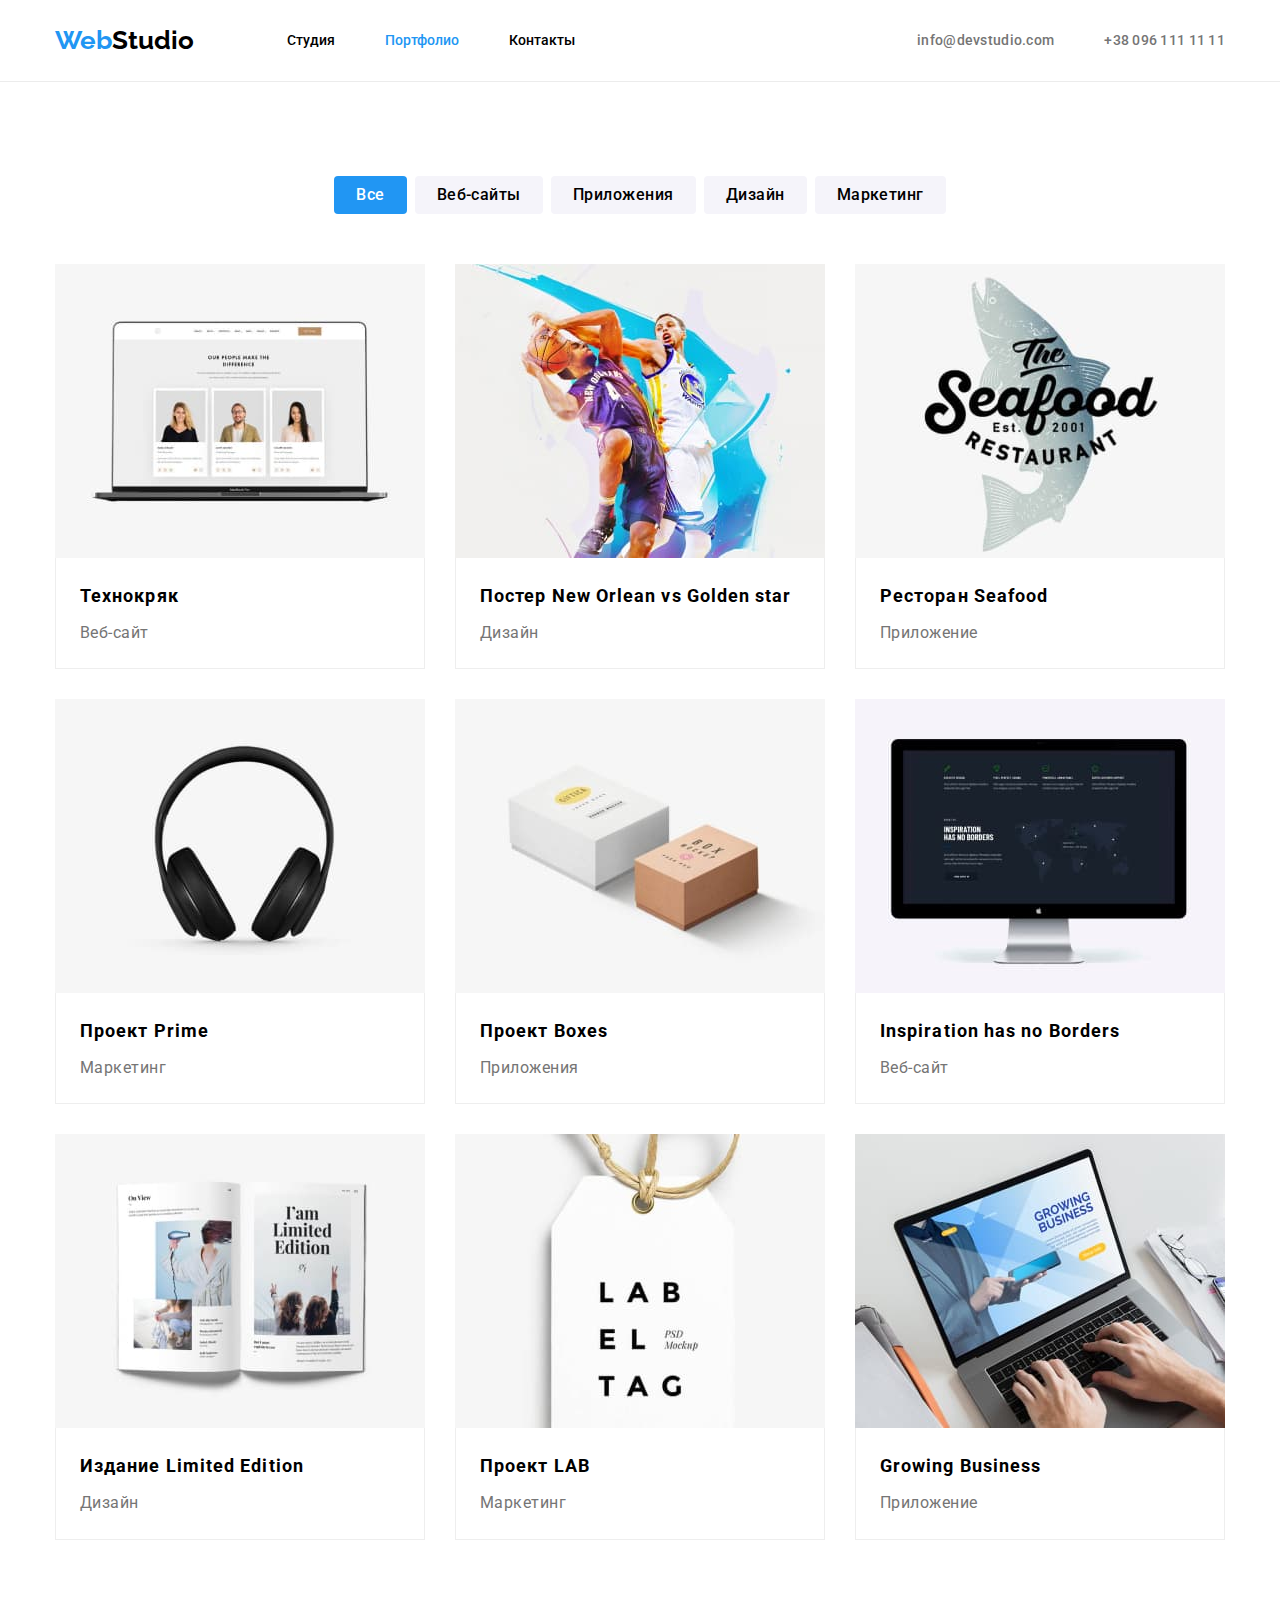
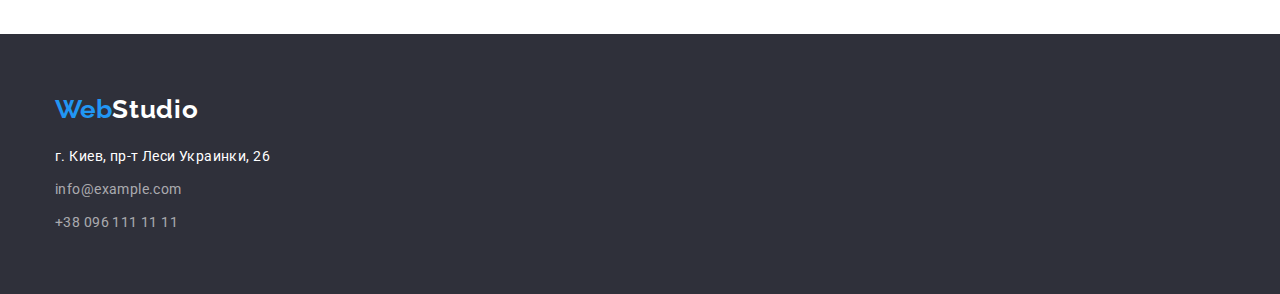
==== portfolio.html @ a29cd4dc "hw-03 resubmit" ====
<!DOCTYPE html>
<html lang="ru">
  <head>
    <meta charset="UTF-8" />
    <meta http-equiv="X-UA-Compatible" content="IE=edge" />
    <meta name="viewport" content="width=device-width, initial-scale=1.0" />
    <title>portfolio</title>
    <link
      href="https://fonts.googleapis.com/css2?family=Raleway:wght@700&family=Roboto:wght@400;500;700;900&display=swap"
      rel="stylesheet"
    />
    <link rel="stylesheet" href="https://cdnjs.cloudflare.com/ajax/libs/modern-normalize/1.1.0/modern-normalize.min.css" integrity="sha512-wpPYUAdjBVSE4KJnH1VR1HeZfpl1ub8YT/NKx4PuQ5NmX2tKuGu6U/JRp5y+Y8XG2tV+wKQpNHVUX03MfMFn9Q==" crossorigin="anonymous" referrerpolicy="no-referrer"/>
    <link rel="stylesheet" href="./styles.css" />
  </head>
  <body>
    <header class="header">
      <div class="container second-nav">
      <a class="logo" href="./index.html"
         >Web<span class="logo-studio">Studio</span></a
      >
      <nav>
        <ul class="site-nav list">
          <li class="menu"><a href="./index.html" class="link">Студия</a></li>
          <li class="menu"><a href="./portfolio.html" class="link current">Портфолио</a></li>
          <li class="menu"><a href="" class="link">Контакты</a></li>
        </ul>
      </nav>
      <ul class="contact-links list">
        <li class="menu"><a href="mailto:info@devstudio.com" class="feedback">info@devstudio.com</a></li>
        <li class="menu"><a href="tel:+380961111111" class="feedback">+38 096 111 11 11</a></li>
      </ul>
    </div>
    </header>
    <main>
      <section class="prefer">
        <div class="container">
        <h1 hidden>страница портфолио</h1>
        <ul class="btn-select list">
          <li class="select"><button type="button" class="btn-current">Все</button></li>
          <li class="select"><button type="button" class="btn-background">Веб-сайты</button></li>
          <li class="select"><button type="button" class="btn-background">Приложения</button></li>
          <li class="select"><button type="button" class="btn-background">Дизайн</button></li>
          <li class="select"><button type="button" class="btn-background">Маркетинг</button></li>
        </ul>
      
          <ul class="container-item list">
          <li class="box">
            <img class="imagebox" src="./images/technokryak.jpg" alt="разработка сайтов" width="370" height="294" />
            <div class="features">
              <h2 class="item">Технокряк</h2>
              <p class="desc">Веб-сайт</p>
            </div>
          </li>
          <li class="box">
            <img class="imagebox" src="./images/poster.jpg" alt="дизайн внешней рекламы" width="370" height="294" />
             <div class="features">
              <h2 class="item">Постер <span lang="en">New Orlean vs Golden star</span></h2>
              <p class="desc">Дизайн</p>
            </div>
          </li>
          <li class="box">
            <img class="imagebox"
              src="./images/restaurant.jpg"
              alt="разработка приложений"
              width="370"
              height="294"
            />
            <div class="features">
              <h2 class="item">Ресторан<span lang="en"> Seafood</span></h2>
              <p class="desc">Приложение</p>
            </div>
          </li>
          <li class="box">
            <img class="imagebox"
              src="./images/prime.jpg"
              alt="маркетинговые услуги для бизнеса"
              width="370"
              height="294"
            />
            <div class="features">
              <h2 class="item">Проект<span lang="en"> Prime</span></h2>
              <p class="desc">Маркетинг</p>
            </div>
          </li>
          <li class="box">
            <img class="imagebox" src="./images/boxes.jpg" alt="разработка макетов" width="370" height="294" />
            <div class="features">
              <h2 class="item">Проект<span lang="en"> Boxes</span></h2>
              <p class="desc">Приложения</p>
            </div>
          </li>
          <li class="box">
            <img class="imagebox"
              src="./images/inspiration.jpg"
              alt="програмное обеспечение"
              width="370"
              height="294"
            />
            <div class="features">
              <h2 lang="en" class="item">Inspiration has no Borders</h2>
              <p class="desc">Веб-сайт</p>
            </div>
          </li>
          <li class="box">
            <img class="imagebox"
              src="./images/izdanie.jpg"
              alt="дизайн полиграфической продукции"
              width="370"
              height="294"
            />
            <div class="features">
              <h2 class="item">Издание<span lang="en"> Limited Edition</span></h2>
              <p class="desc">Дизайн</p>
            </div>
          </li>
          <li class="box">
            <img class="imagebox" src="./images/lab.jpg" alt="исследование рынка" width="370" height="294" />
            <div class="features">
              <h2 class="item">Проект<span lang="en"> LAB</span></h2>
              <p class="desc">Маркетинг</p>
            </div>
          </li>
          <li class="box">
            <img class="imagebox"
              src="./images/groving.jpg"
              alt="унструменты для роста бизнеса"
              width="370"
              height="294"
            />
            <div class="features">
              <h2 lang="en" class="item">Growing Business</h2>
              <p class="desc">Приложение</p>
            </div>
          </li>
        </ul>
      </div>
      
      </section>
      <footer class="footer-section">
        <div class="container">
        <a class="logo-bottom" href="./index.html"
          >Web<span class="logo-footer">Studio</span></a
        >
        <address class="address">
          <p class="footer-address">г. Киев, пр-т Леси Украинки, 26</p>
          <ul class="footer-list list">
            <li class="email"><a href="mailto:info@example.com" class="footer">info@example.com</a></li>
            <li><a href="tel:+380961111111" class="footer">+38 096 111 11 11</a></li>
          </ul>
        </address>
      </div>
      </footer>
    </main>
  </body>
</html>
---- styles.css ----
/* основной цвет текста #212121 */

/* вторичный цвет текста #757575 */

/* белый #FFFFFF */

/* акцент #2196F3 */

/* контакты rgba(255, 255, 255, 0.6) */

/* вторичный цвет фона #F5F4FA */
:root {
    --primary-text-color: #757575;
    --title-text-color: #000;
    --accent-color: #2196F3;
    --primary-white-color: #fff;
    --second-color: #2F303A;
}

html {
    box-sizing: border-box;
}

*,
*::before,
*::after {
    box-sizing: inherit;
}




body {
    margin: 0;
    background-color: var(--primary-white-color);
    color: var(--primary-text-color);
    font-size: 14px;
    font-family: Roboto, sans-serif;
}

.list {
    padding: 0;
    margin: 0;
    list-style: none;
}

.container {
    width: 1200px;
    padding-left: 15px;
    padding-right: 15px;
    margin: 0 auto;
}


.logo {
    color: var(--accent-color);
    font-family: Raleway, sans-serif;
    font-weight: 700;
    font-size: 26px;
    line-height: 1.19;
    text-decoration: none;
    padding-top: 24px;
    padding-bottom: 25px;
}

.logo-web {
    color: var(--accent-color);
}

.logo-studio {
    color: var(--title-text-color)
}




/* site nav */

.main-nav {
    display: flex;
    align-items: center;
}

.navigation {
    display: flex;
    margin-left: 93px;
}

.navigation .menu {
    display: block;
    margin-right: 50px;
}

.navigation .link {
    padding-top: 32px;
    padding-bottom: 32px;

}

.navigation .menu:last-child {
    margin-right: 0px;
}

.contact-links .feedback {
    padding-top: 32px;
    padding-bottom: 32px;
}



.link {
    color: var(--title-text-color);
    font-weight: 500;
    font-size: 14px;
    line-height: 1.14;
    text-decoration: none;
}

.link.current {
    color: var(--accent-color);
}

.link:hover,
.link:focus {
    color: var(--accent-color)
}

.feedback {
    color: var(--primary-text-color);
    font-weight: 500;
    font-size: 14px;
    line-height: 1.14;
    text-decoration: none;
}

.feedback:hover,
.feedback:focus {
    color: var(--accent-color)
}

.contact-links .link:hover {
    color: var(--accent-color)
}

.contact-links {
    font-weight: 500;
    font-size: 14px;
    line-height: 1.14;
    letter-spacing: 0.02em;
    display: flex;
    margin-left: auto;
}

.contact-links .menu+.menu {
    margin-left: 50px;
}


.contact-links .hover:last-child {
    margin-right: 0px;
}



/* hero */
.hero-title {
    margin-top: 0px;
    margin-bottom: 30px;
    color: var(--primary-white-color);
    font-weight: 900;
    font-size: 44px;
    line-height: 1.36;
    letter-spacing: 0.06em;
    text-transform: uppercase;

}

.hero {
    padding-top: 200px;
    padding-bottom: 200px;
    background: var(--second-color);
    height: 600px;
    text-align: center;

}

.main-title {
    Width: 696px;
    Height: 120px;
    Top: 280px;
    Left: 452px;
}

.tegline {
    width: 270px;
    margin-right: 30px;
}

.tegline:last-child {
    margin-right: 0px;
}

.photo {
    width: 270px;
    height: 368px;
}

/* section */

.section {
    padding-bottom: 94px;
}

.section-services {
    margin-top: 0px;
    margin-bottom: 50px;
    padding-left: 0px;
    padding-right: 0px;
    color: var(--title-text-color);
    font-weight: 700;
    font-size: 36px;
    line-height: 1.16;
    text-align: center;
}

.team-photo {
    display: block;
    max-width: 100%;
    height: auto;
}

.service-image {
    display: block;
}

.service {
    display: flex;

}

.tasks {
    width: 370px;
    margin-right: 30px;
}

.tasks:nth-child(3n) {
    margin-right: 0px;
}

.team {
    display: flex;
}

.photo {
    margin-right: 30px;
    border: 0;
    border-radius: 4px;
}

.photo:nth-child(4) {
    margin-right: 0px;
}

.section-title {
    margin-top: 0px;
    margin-bottom: 50px;
    color: var(--title-text-color);
    font-weight: 700;
    font-size: 36px;
    line-height: 1.16;
    text-align: center;
}

.section-feature {
    padding-top: 94px;
    padding-bottom: 94px;

}

.section-people {
    background: #F5F4FA;
    padding-top: 94px;
    padding-bottom: 94px;
}

.shield {
    background: var(--primary-white-color);
    padding-top: 30px;
    padding-bottom: 30px;
    border-bottom-left-radius: 4px;
    border-bottom-right-radius: 4px;
}

.section-team {
    margin-top: 0px;
    margin-bottom: 10px;
    color: var(--title-text-color);
    font-weight: 500;
    font-size: 16px;
    line-height: 1.19;
    letter-spacing: 0.03em;
    text-align: center;
}

.profession {
    margin-top: 0px;
    margin-bottom: 0px;
    text-align: center;
}

.preposition {
    display: flex;
}


.title {
    margin-top: 0;
    margin-bottom: 10px;
    color: var(--title-text-color);
    font-weight: 700;
    font-size: 14px;
    line-height: 1.14;
    text-transform: uppercase;
}

.work-text {
    width: 270px;
    margin-right: 30px;
    margin-top: 0;
    margin-bottom: 0;
    font-weight: 400;
    font-size: 14px;
    line-height: 1.71;
}



/* button */

.button {
    color: var(--primary-white-color);
    background-color: var(--accent-color);
    font-family: inherit;
    min-width: 200px;
    font-weight: 700;
    font-size: 16px;
    line-height: 1.88;
    letter-spacing: 0.06em;
    border: 0;
    border-radius: 4px;
    padding: 10px 32px;
    cursor: pointer;
}

/* footer */

.logo-bottom {
    color: var(--accent-color);
    font-family: Raleway,
        sans-serif;
    font-weight: 700;
    font-size: 26px;
    line-height: 1.19;
    text-decoration: none;

}

.footer {
    margin-top: 0px;
    color: rgba(255, 255, 255, 0.6);
    font-weight: 400;
    font-size: 14px;
    line-height: 1.71;
    letter-spacing: 0.03em;
    text-decoration: none;
}

.phone {
    margin-top: 0px;
    color: rgba(255, 255, 255, 0.6);
    font-weight: 400;
    font-size: 14px;
    line-height: 1.71;
    letter-spacing: 0.03em;
    text-decoration: none;
}

.email {
    margin-bottom: 9px;
}

.footer:hover,
.footer:focus {
    color: var(--accent-color)
}

.phone:hover,
.phone:focus {
    color: var(--accent-color);
}

.address {
    font-style: normal;

}

.footer-address {
    margin-top: 20px;
    margin-bottom: 9px;
    color: var(--primary-white-color);
    font-weight: 400;
    font-size: 14px;
    line-height: 1.71;
    letter-spacing: 0.03em;
}

.footer-section {
    background: var(--second-color);
    padding-top: 60px;
    padding-bottom: 60px;
}

.logo-footer {
    color: var(--primary-white-color);
    font-weight: 700;
    font-size: 26px;
    line-height: 1.19;
    letter-spacing: 0.03em;
}





/* --------------------СТРАНИЦА ПОРТФОЛИО-------------------- */

.header {
    border-bottom: solid 1px #ECECEC
}

.item {
    margin: 0px 0px 4px;
    color: var(--title-text-color);
    font-weight: 700;
    font-size: 18px;
    line-height: 2;
    letter-spacing: 0.06em;
}

.desc {
    margin-left: 0px;
    margin-top: 0px;
    margin-bottom: 0px;
    font-weight: 400;
    font-size: 16px;
    line-height: 1.9;
    letter-spacing: 0.03em;
}


/* -------------BUTTONS PORTFOLIO----------------- */

.btn-background {
    background: #F5F4FA;
    padding: 6px 22px;
    margin-top: 0px;
    margin-bottom: 50px;
    font-family: inherit;
    font-weight: 500;
    font-size: 16px;
    line-height: 1.6;
    text-align: center;
    letter-spacing: 0.03em;
    border: 0;
    border-radius: 4px;
    cursor: pointer;
}

.btn-background:hover,
.btn-background:focus {
    background: var(--accent-color);
    color: var(--primary-white-color);
}

.btn-current {
    padding: 6px 22px;
    margin-top: 0px;
    margin-bottom: 50px;
    background: var(--accent-color);
    color: var(--primary-white-color);
    font-family: inherit;
    font-weight: 500;
    font-size: 16px;
    line-height: 1.6;
    text-align: center;
    letter-spacing: 0.03em;
    border: 0;
    border-radius: 4px;
    cursor: pointer;
}

.btn-select {
    display: flex;
    justify-content: center;
}

.select {
    margin-right: 8px;
}

.btn-select .select:last-child {
    margin-right: 0px;
}


/* -------------SECOND NAV---------------- */

.second-nav {
    display: flex;
    align-items: center;
}

.site-nav {
    display: flex;
    margin-left: 93px;
}

.site-nav .menu {
    display: block;
    padding-top: 32px;
    padding-bottom: 32px;
    margin-right: 50px;
}

.site-nav .menu:last-child {
    margin-right: 0px;
}

/* ------------------BOX------------------- */

.prefer {
    padding-top: 94px;
    padding-bottom: 94px;
}

.container-item {
    display: flex;
    flex-wrap: wrap;
}

.features {
    padding-top: 20px;
    padding-bottom: 20px;
    padding-left: 24px;
    padding-right: 24px;
    border: 1px solid #EEEEEE;
    border-top: none;
}

.features:nth-last-child(-n+3) {
    margin-bottom: 0px;

}

.box:nth-last-child(-n+3) {
    margin-bottom: 0px;
}

.box {
    width: 370px;
    margin-bottom: 30px;
    margin-right: 30px;
    vertical-align: middle;
}



.box:nth-child(3n) {
    margin-right: 0px;
}


.imagebox {
    display: block;

}
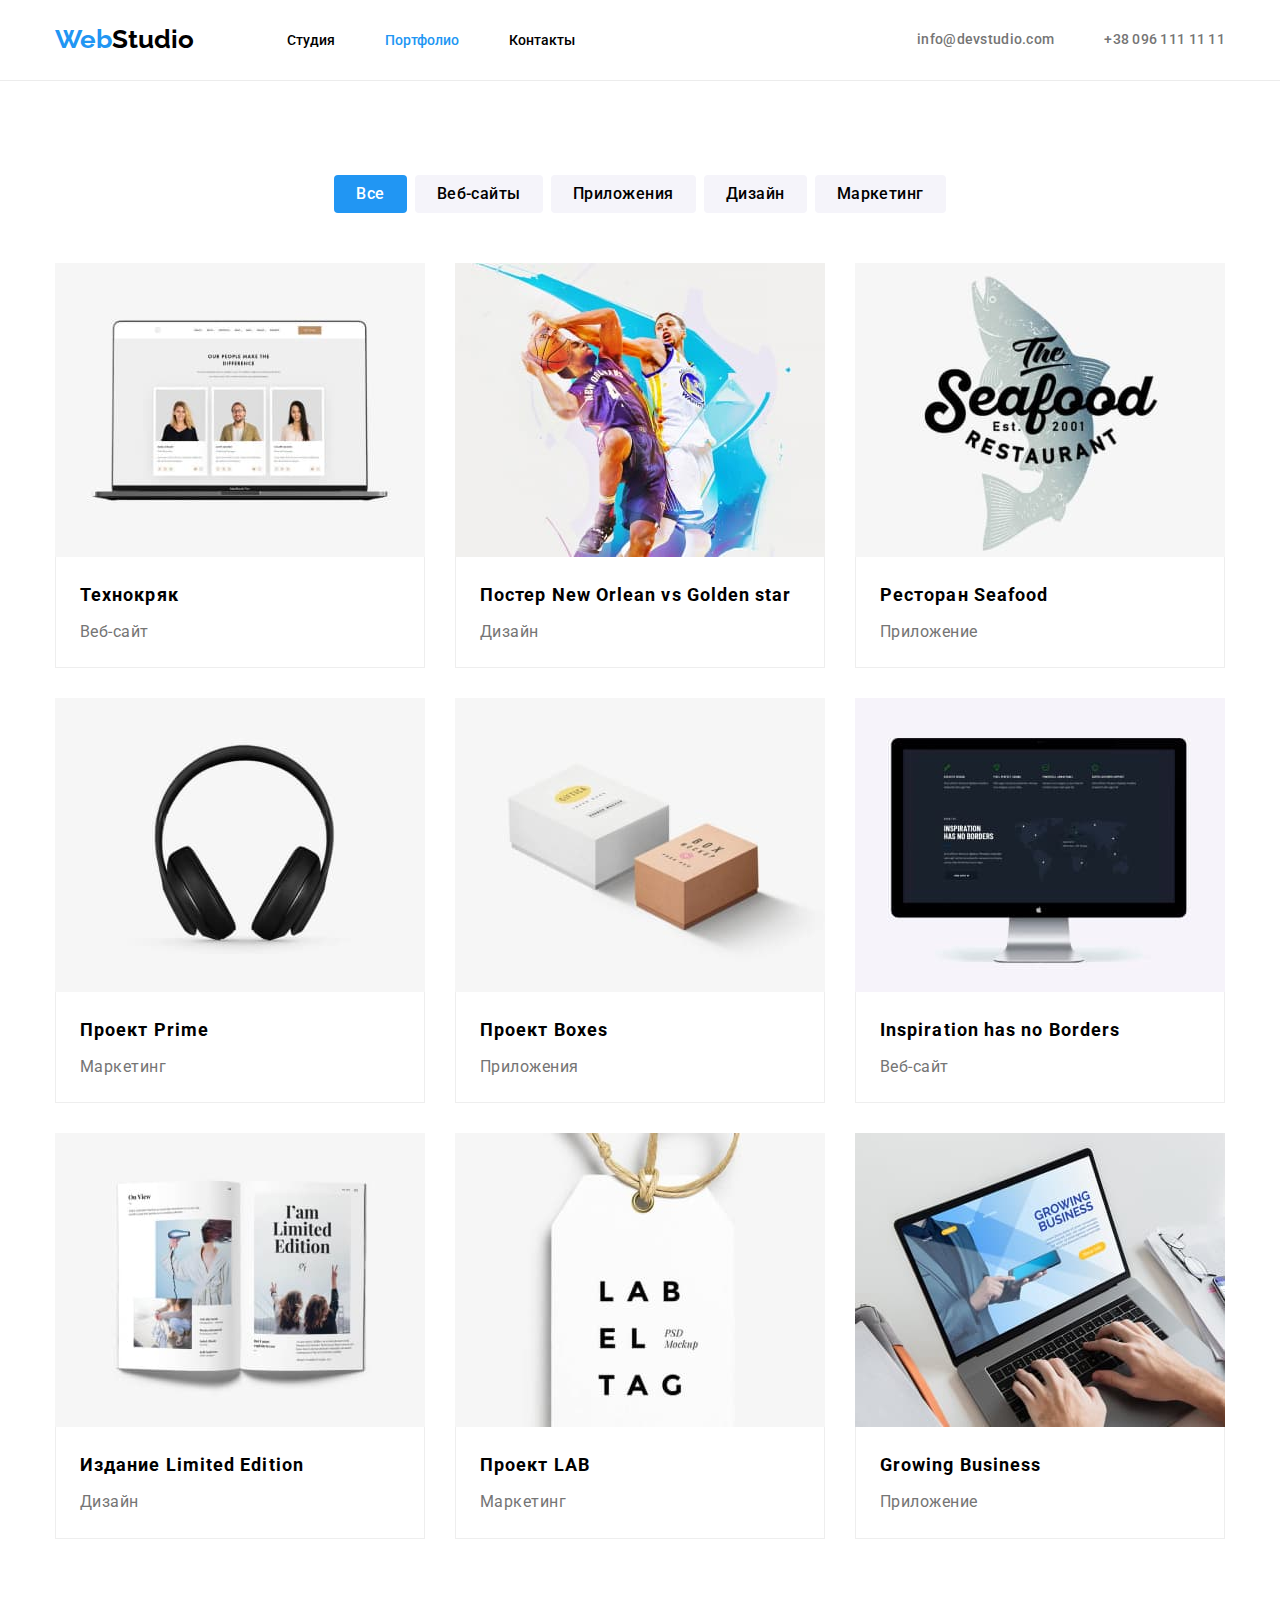
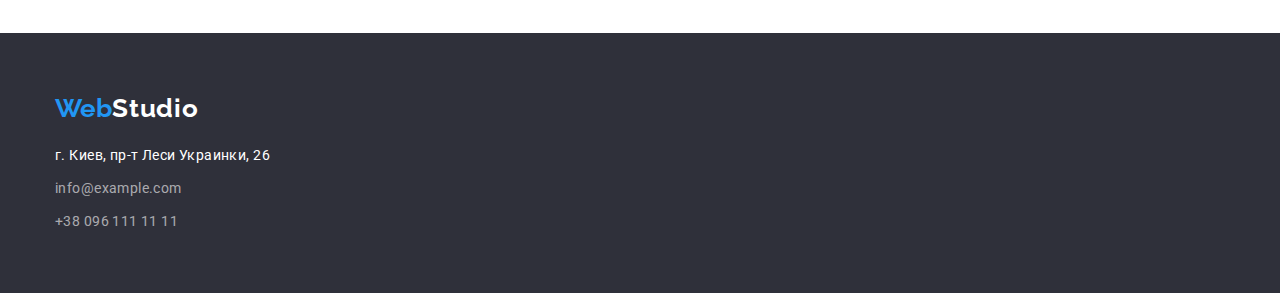
==== commit 3ea5a53b: "edit final" ====
--- a/portfolio.html
+++ b/portfolio.html
@@ -18,7 +18,7 @@
       <a class="logo" href="./index.html"
          >Web<span class="logo-studio">Studio</span></a
       >
-      <nav>
+      <nav class="main-header">
         <ul class="site-nav list">
           <li class="menu"><a href="./index.html" class="link">Студия</a></li>
           <li class="menu"><a href="./portfolio.html" class="link current">Портфолио</a></li>
--- a/styles.css
+++ b/styles.css
@@ -83,15 +83,16 @@
 
 .navigation {
     display: flex;
-    margin-left: 93px;
+    /* margin-left: 93px; */
 }
 
 .navigation .menu {
+    /* display: block; */
+    margin-right: 50px;
+   }
+
+.navigation .link {
     display: block;
-    margin-right: 50px;
-}
-
-.navigation .link {
     padding-top: 32px;
     padding-bottom: 32px;
 
@@ -102,10 +103,14 @@
 }
 
 .contact-links .feedback {
+    display: block;
     padding-top: 32px;
     padding-bottom: 32px;
 }
-
+.main-header {
+    margin-left: 93px;
+
+}
 
 
 .link {
@@ -401,11 +406,12 @@
 
 .address {
     font-style: normal;
+    margin-top: 20px;
 
 }
 
 .footer-address {
-    margin-top: 20px;
+    margin-top: 0px;
     margin-bottom: 9px;
     color: var(--primary-white-color);
     font-weight: 400;
@@ -464,7 +470,7 @@
     background: #F5F4FA;
     padding: 6px 22px;
     margin-top: 0px;
-    margin-bottom: 50px;
+    /* margin-bottom: 50px; */
     font-family: inherit;
     font-weight: 500;
     font-size: 16px;
@@ -485,7 +491,7 @@
 .btn-current {
     padding: 6px 22px;
     margin-top: 0px;
-    margin-bottom: 50px;
+    /* margin-bottom: 50px; */
     background: var(--accent-color);
     color: var(--primary-white-color);
     font-family: inherit;
@@ -506,6 +512,7 @@
 
 .select {
     margin-right: 8px;
+    margin-bottom: 50px;
 }
 
 .btn-select .select:last-child {
@@ -522,13 +529,15 @@
 
 .site-nav {
     display: flex;
-    margin-left: 93px;
-}
+}
+.site-nav .link {
+    padding-top: 32px;
+    padding-bottom: 32px;
+}
+
 
 .site-nav .menu {
     display: block;
-    padding-top: 32px;
-    padding-bottom: 32px;
     margin-right: 50px;
 }
 
